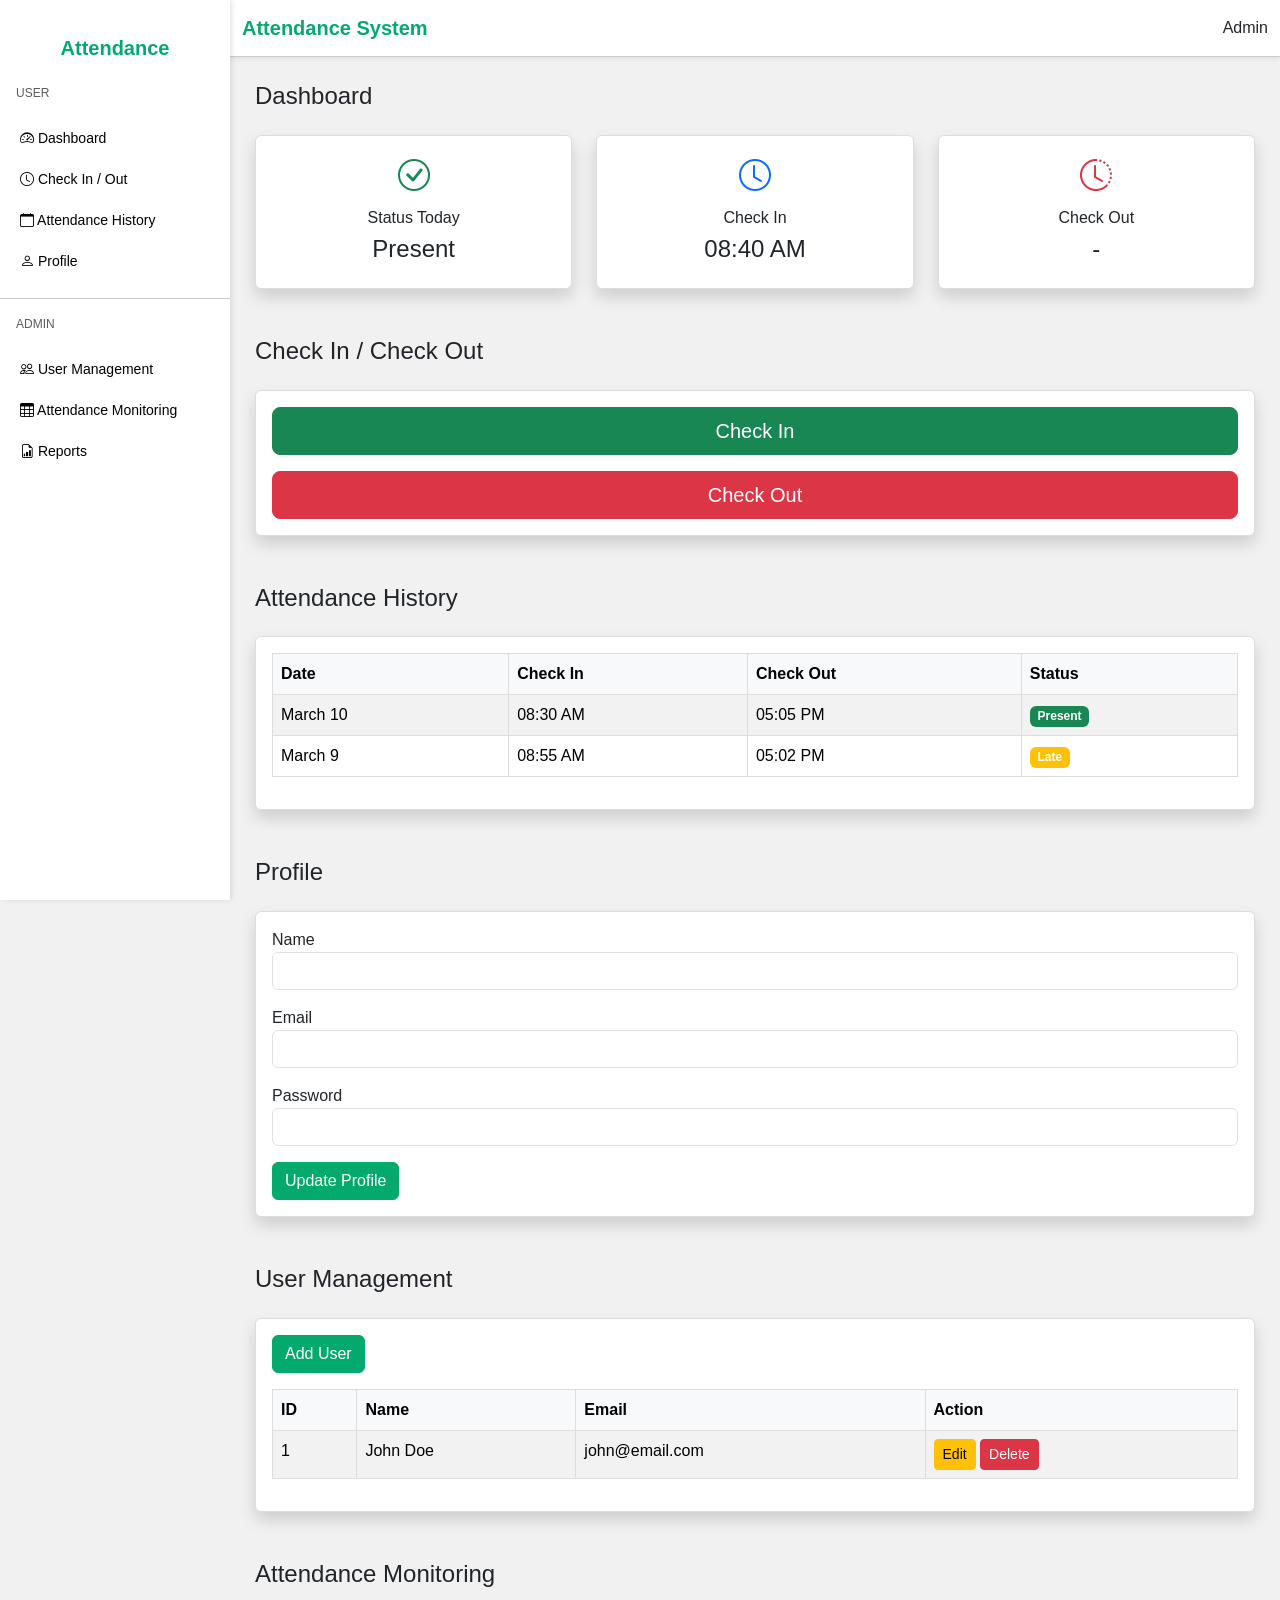
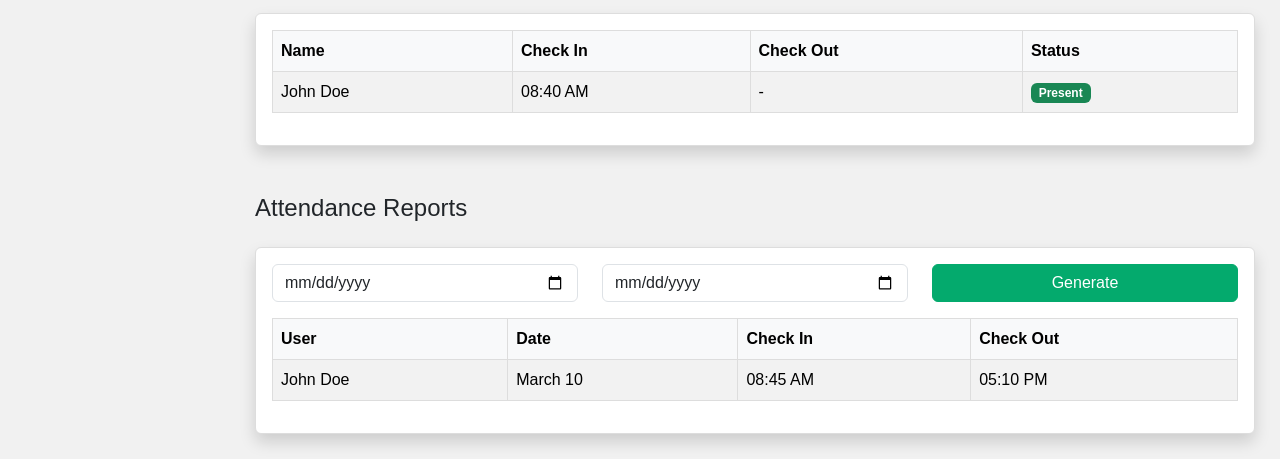
==== index.html @ 3a74f02f "index" ====
<!DOCTYPE html>
<html lang="en">
<head>
  <meta charset="UTF-8" />
  <title>Attendance Management System</title>
  <meta name="viewport" content="width=device-width, initial-scale=1" />

  <!-- Bootstrap -->
  <link href="https://cdn.jsdelivr.net/npm/bootstrap@5.3.2/dist/css/bootstrap.min.css" rel="stylesheet" />

  <!-- Icons -->
  <link href="https://cdn.jsdelivr.net/npm/bootstrap-icons@1.11.3/font/bootstrap-icons.css" rel="stylesheet" />

  <style>
    body {
      font-family: Arial, sans-serif;
      background: #f1f1f1;
      margin: 0;
    }

    /* Sidebar */
    .sidebar {
      position: fixed;
      width: 230px;
      height: 100%;
      background: #ffffff;
      box-shadow: 2px 0 5px rgba(0,0,0,0.1);
      padding-top: 20px;
      z-index: 1000;
      transition: all 0.3s;
    }

    .sidebar h5 {
      text-align: center;
      font-weight: bold;
      color: #04AA6D;
      margin-bottom: 20px;
    }

    .sidebar a {
      display: block;
      color: #000;
      padding: 10px 20px;
      text-decoration: none;
      font-size: 14px;
    }

    .sidebar a:hover {
      background-color: #f1f1f1;
      color: #04AA6D;
    }

    .sidebar .small {
      padding-left: 20px;
      color: #555;
      font-size: 12px;
      text-transform: uppercase;
      margin-top: 10px;
    }

    /* Navbar */
    .navbar {
      margin-left: 230px;
      background: #ffffff;
      border-bottom: 1px solid #ccc;
      transition: all 0.3s;
    }

    .navbar .navbar-brand {
      color: #04AA6D;
      font-weight: bold;
    }

    /* Content */
    .content {
      margin-left: 230px;
      padding: 25px;
      transition: all 0.3s;
    }

    .card {
      border-radius: 6px;
      background: #fff;
      border: 1px solid #ddd;
    }

    table.table-bordered th,
    table.table-bordered td {
      border: 1px solid #ddd;
    }

    table.table-striped tbody tr:nth-of-type(odd) {
      background-color: #f9f9f9;
    }

    .btn-primary {
      background-color: #04AA6D;
      border-color: #04AA6D;
    }

    .btn-primary:hover {
      background-color: #039e63;
      border-color: #039e63;
    }

    .badge.bg-success { background-color: #04AA6D; }
    .badge.bg-warning { background-color: #ff9800; }
    .badge.bg-danger { background-color: #f44336; }

    /* Mobile adjustments */
    @media (max-width: 768px) {
      .sidebar {
        width: 100%;
        height: auto;
        position: relative;
      }
      .content {
        margin-left: 0;
        padding: 15px;
      }
      .navbar {
        margin-left: 0;
      }
    }
  </style>
</head>

<body>
  <!-- SIDEBAR -->
  <div class="sidebar">
    <h5 class="text-center mt-3 mb-4">Attendance</h5>

    <p class="px-3 text-muted small">USER</p>
    <a href="#dashboard"><i class="bi bi-speedometer2"></i> Dashboard</a>
    <a href="#checkin"><i class="bi bi-clock"></i> Check In / Out</a>
    <a href="#history"><i class="bi bi-calendar"></i> Attendance History</a>
    <a href="#profile"><i class="bi bi-person"></i> Profile</a>

    <hr />

    <p class="px-3 text-muted small">ADMIN</p>
    <!-- Removed separate admin dashboard -->
    <a href="#users"><i class="bi bi-people"></i> User Management</a>
    <a href="#monitoring"><i class="bi bi-table"></i> Attendance Monitoring</a>
    <a href="#reports"><i class="bi bi-file-earmark-bar-graph"></i> Reports</a>
  </div>

  <!-- NAVBAR -->
  <nav class="navbar navbar-light bg-white shadow-sm">
    <div class="container-fluid">
      <span class="navbar-brand">Attendance System</span>
      <span>Admin</span>
    </div>
  </nav>

  <!-- CONTENT -->
  <div class="content">
    <!-- DASHBOARD -->
    <section id="dashboard" class="mb-5">
      <h4 class="mb-4">Dashboard</h4>
      <div class="row g-4">
        <div class="col-12 col-sm-6 col-md-4">
          <div class="card shadow text-center">
            <div class="card-body">
              <i class="bi bi-check-circle fs-2 text-success"></i>
              <h6 class="mt-2">Status Today</h6>
              <h4>Present</h4>
            </div>
          </div>
        </div>
        <div class="col-12 col-sm-6 col-md-4">
          <div class="card shadow text-center">
            <div class="card-body">
              <i class="bi bi-clock fs-2 text-primary"></i>
              <h6 class="mt-2">Check In</h6>
              <h4>08:40 AM</h4>
            </div>
          </div>
        </div>
        <div class="col-12 col-sm-6 col-md-4">
          <div class="card shadow text-center">
            <div class="card-body">
              <i class="bi bi-clock-history fs-2 text-danger"></i>
              <h6 class="mt-2">Check Out</h6>
              <h4>-</h4>
            </div>
          </div>
        </div>
      </div>
    </section>

    <!-- CHECK IN OUT -->
    <section id="checkin" class="mb-5">
      <h4 class="mb-4">Check In / Check Out</h4>
      <div class="card shadow text-center">
        <div class="card-body">
          <button class="btn btn-success btn-lg w-100 mb-3">Check In</button>
          <button class="btn btn-danger btn-lg w-100">Check Out</button>
        </div>
      </div>
    </section>

    <!-- ATTENDANCE HISTORY -->
    <section id="history" class="mb-5">
      <h4 class="mb-4">Attendance History</h4>
      <div class="card shadow">
        <div class="card-body">
          <table class="table table-bordered table-striped">
            <thead class="table-light">
              <tr>
                <th>Date</th>
                <th>Check In</th>
                <th>Check Out</th>
                <th>Status</th>
              </tr>
            </thead>
            <tbody>
              <tr>
                <td>March 10</td>
                <td>08:30 AM</td>
                <td>05:05 PM</td>
                <td><span class="badge bg-success">Present</span></td>
              </tr>
              <tr>
                <td>March 9</td>
                <td>08:55 AM</td>
                <td>05:02 PM</td>
                <td><span class="badge bg-warning">Late</span></td>
              </tr>
            </tbody>
          </table>
        </div>
      </div>
    </section>

    <!-- PROFILE -->
    <section id="profile" class="mb-5">
      <h4 class="mb-4">Profile</h4>
      <div class="card shadow">
        <div class="card-body">
          <form>
            <div class="mb-3">
              <label>Name</label>
              <input class="form-control" />
            </div>
            <div class="mb-3">
              <label>Email</label>
              <input class="form-control" />
            </div>
            <div class="mb-3">
              <label>Password</label>
              <input type="password" class="form-control" />
            </div>
            <button class="btn btn-primary">Update Profile</button>
          </form>
        </div>
      </div>
    </section>

    <!-- USER MANAGEMENT -->
    <section id="users" class="mb-5">
      <h4 class="mb-4">User Management</h4>
      <div class="card shadow">
        <div class="card-body">
          <button class="btn btn-primary mb-3" data-bs-toggle="modal" data-bs-target="#addUser">Add User</button>
          <table class="table table-bordered table-striped">
            <thead class="table-light">
              <tr>
                <th>ID</th>
                <th>Name</th>
                <th>Email</th>
                <th>Action</th>
              </tr>
            </thead>
            <tbody>
              <tr>
                <td>1</td>
                <td>John Doe</td>
                <td>john@email.com</td>
                <td>
                  <button class="btn btn-warning btn-sm">Edit</button>
                  <button class="btn btn-danger btn-sm">Delete</button>
                </td>
              </tr>
            </tbody>
          </table>
        </div>
      </div>
    </section>

    <!-- MONITORING -->
    <section id="monitoring" class="mb-5">
      <h4 class="mb-4">Attendance Monitoring</h4>
      <div class="card shadow">
        <div class="card-body">
          <table class="table table-bordered table-striped">
            <thead class="table-light">
              <tr>
                <th>Name</th>
                <th>Check In</th>
                <th>Check Out</th>
                <th>Status</th>
              </tr>
            </thead>
            <tbody>
              <tr>
                <td>John Doe</td>
                <td>08:40 AM</td>
                <td>-</td>
                <td><span class="badge bg-success">Present</span></td>
              </tr>
            </tbody>
          </table>
        </div>
      </div>
    </section>

    <!-- REPORTS -->
    <section id="reports">
      <h4 class="mb-4">Attendance Reports</h4>
      <div class="card shadow">
        <div class="card-body">
          <div class="row mb-3">
            <div class="col-md-4"><input type="date" class="form-control" /></div>
            <div class="col-md-4"><input type="date" class="form-control" /></div>
            <div class="col-md-4"><button class="btn btn-primary w-100">Generate</button></div>
          </div>
          <table class="table table-bordered table-striped">
            <thead class="table-light">
              <tr>
                <th>User</th>
                <th>Date</th>
                <th>Check In</th>
                <th>Check Out</th>
              </tr>
            </thead>
            <tbody>
              <tr>
                <td>John Doe</td>
                <td>March 10</td>
                <td>08:45 AM</td>
                <td>05:10 PM</td>
              </tr>
            </tbody>
          </table>
        </div>
      </div>
    </section>
  </div>

  <!-- ADD USER MODAL -->
  <div class="modal fade" id="addUser">
    <div class="modal-dialog">
      <div class="modal-content">
        <div class="modal-header">
          <h5>Add User</h5>
          <button class="btn-close" data-bs-dismiss="modal"></button>
        </div>
        <div class="modal-body">
          <div class="mb-3"><label>Name</label><input class="form-control" /></div>
          <div class="mb-3"><label>Email</label><input class="form-control" /></div>
          <div class="mb-3"><label>Password</label><input type="password" class="form-control" /></div>
        </div>
        <div class="modal-footer">
          <button class="btn btn-secondary" data-bs-dismiss="modal">Cancel</button>
          <button class="btn btn-primary">Save</button>
        </div>
      </div>
    </div>
  </div>

  <script src="https://cdn.jsdelivr.net/npm/bootstrap@5.3.2/dist/js/bootstrap.bundle.min.js"></script>
</body>
</html>
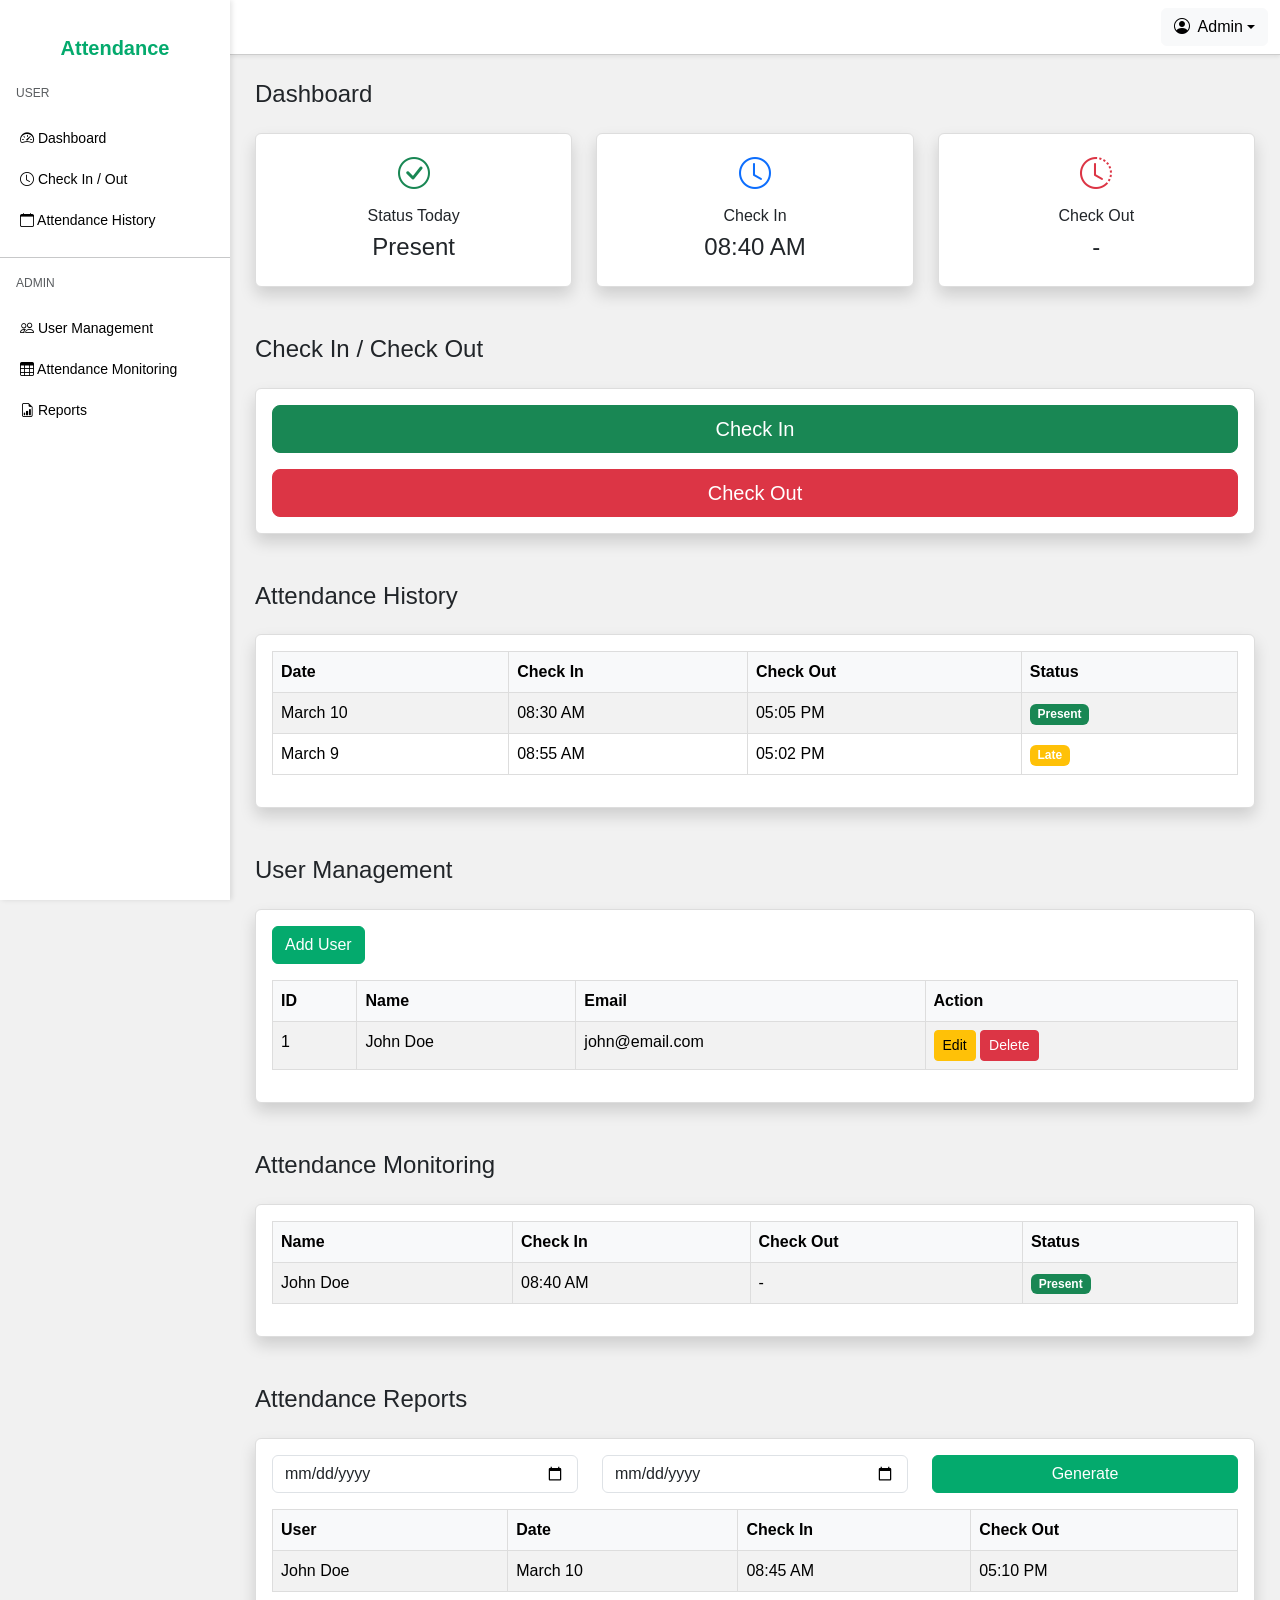
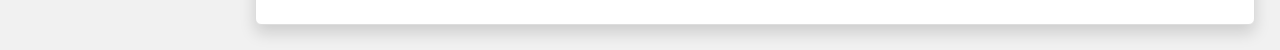
==== commit d035dad3: "profile" ====
--- a/index.html
+++ b/index.html
@@ -66,11 +66,6 @@
       transition: all 0.3s;
     }
 
-    .navbar .navbar-brand {
-      color: #04AA6D;
-      font-weight: bold;
-    }
-
     /* Content */
     .content {
       margin-left: 230px;
@@ -106,22 +101,7 @@
     .badge.bg-success { background-color: #04AA6D; }
     .badge.bg-warning { background-color: #ff9800; }
     .badge.bg-danger { background-color: #f44336; }
-
-    /* Mobile adjustments */
-    @media (max-width: 768px) {
-      .sidebar {
-        width: 100%;
-        height: auto;
-        position: relative;
-      }
-      .content {
-        margin-left: 0;
-        padding: 15px;
-      }
-      .navbar {
-        margin-left: 0;
-      }
-    }
+    
   </style>
 </head>
 
@@ -134,12 +114,10 @@
     <a href="#dashboard"><i class="bi bi-speedometer2"></i> Dashboard</a>
     <a href="#checkin"><i class="bi bi-clock"></i> Check In / Out</a>
     <a href="#history"><i class="bi bi-calendar"></i> Attendance History</a>
-    <a href="#profile"><i class="bi bi-person"></i> Profile</a>
 
     <hr />
 
     <p class="px-3 text-muted small">ADMIN</p>
-    <!-- Removed separate admin dashboard -->
     <a href="#users"><i class="bi bi-people"></i> User Management</a>
     <a href="#monitoring"><i class="bi bi-table"></i> Attendance Monitoring</a>
     <a href="#reports"><i class="bi bi-file-earmark-bar-graph"></i> Reports</a>
@@ -147,14 +125,51 @@
 
   <!-- NAVBAR -->
   <nav class="navbar navbar-light bg-white shadow-sm">
-    <div class="container-fluid">
-      <span class="navbar-brand">Attendance System</span>
-      <span>Admin</span>
+    <div class="container-fluid d-flex justify-content-end">
+
+      <!-- PROFILE DROPDOWN -->
+      <div class="dropdown">
+        <button class="btn btn-light dropdown-toggle d-flex align-items-center"
+                data-bs-toggle="dropdown">
+          <i class="bi bi-person-circle me-2"></i>
+          Admin
+        </button>
+
+        <ul class="dropdown-menu dropdown-menu-end shadow">
+
+          <li>
+            <button class="dropdown-item"
+                    data-bs-toggle="modal"
+                    data-bs-target="#profileModal">
+              <i class="bi bi-person me-2"></i> Profile
+            </button>
+          </li>
+
+          <li>
+            <button class="dropdown-item"
+                    data-bs-toggle="modal"
+                    data-bs-target="#changePasswordModal">
+              <i class="bi bi-key me-2"></i> Change Password
+            </button>
+          </li>
+
+          <li><hr class="dropdown-divider"></li>
+
+          <li>
+            <a class="dropdown-item text-danger" href="#">
+              <i class="bi bi-box-arrow-right me-2"></i> Logout
+            </a>
+          </li>
+
+        </ul>
+      </div>
+
     </div>
   </nav>
 
   <!-- CONTENT -->
   <div class="content">
+
     <!-- DASHBOARD -->
     <section id="dashboard" class="mb-5">
       <h4 class="mb-4">Dashboard</h4>
@@ -229,30 +244,6 @@
               </tr>
             </tbody>
           </table>
-        </div>
-      </div>
-    </section>
-
-    <!-- PROFILE -->
-    <section id="profile" class="mb-5">
-      <h4 class="mb-4">Profile</h4>
-      <div class="card shadow">
-        <div class="card-body">
-          <form>
-            <div class="mb-3">
-              <label>Name</label>
-              <input class="form-control" />
-            </div>
-            <div class="mb-3">
-              <label>Email</label>
-              <input class="form-control" />
-            </div>
-            <div class="mb-3">
-              <label>Password</label>
-              <input type="password" class="form-control" />
-            </div>
-            <button class="btn btn-primary">Update Profile</button>
-          </form>
         </div>
       </div>
     </section>
@@ -346,6 +337,70 @@
         </div>
       </div>
     </section>
+
+  </div>
+
+  <!-- PROFILE MODAL -->
+  <div class="modal fade" id="profileModal">
+    <div class="modal-dialog">
+      <div class="modal-content">
+        <div class="modal-header">
+          <h5 class="modal-title">My Profile</h5>
+          <button class="btn-close" data-bs-dismiss="modal"></button>
+        </div>
+
+        <div class="modal-body">
+          <form>
+            <div class="mb-3">
+              <label>Name</label>
+              <input class="form-control" />
+            </div>
+            <div class="mb-3">
+              <label>Email</label>
+              <input class="form-control" />
+            </div>
+          </form>
+        </div>
+
+        <div class="modal-footer">
+          <button class="btn btn-secondary" data-bs-dismiss="modal">Close</button>
+          <button class="btn btn-primary">Save Changes</button>
+        </div>
+      </div>
+    </div>
+  </div>
+
+  <!-- CHANGE PASSWORD MODAL -->
+  <div class="modal fade" id="changePasswordModal">
+    <div class="modal-dialog">
+      <div class="modal-content">
+
+        <div class="modal-header">
+          <h5 class="modal-title">Change Password</h5>
+          <button class="btn-close" data-bs-dismiss="modal"></button>
+        </div>
+
+        <div class="modal-body">
+          <form>
+            <div class="mb-3">
+              <label>New Password</label>
+              <input type="password" class="form-control" />
+            </div>
+
+            <div class="mb-3">
+              <label>Confirm New Password</label>
+              <input type="password" class="form-control" />
+            </div>
+          </form>
+        </div>
+
+        <div class="modal-footer">
+          <button class="btn btn-secondary" data-bs-dismiss="modal">Cancel</button>
+          <button class="btn btn-primary">Update Password</button>
+        </div>
+
+      </div>
+    </div>
   </div>
 
   <!-- ADD USER MODAL -->
@@ -370,5 +425,6 @@
   </div>
 
   <script src="https://cdn.jsdelivr.net/npm/bootstrap@5.3.2/dist/js/bootstrap.bundle.min.js"></script>
+
 </body>
 </html>
